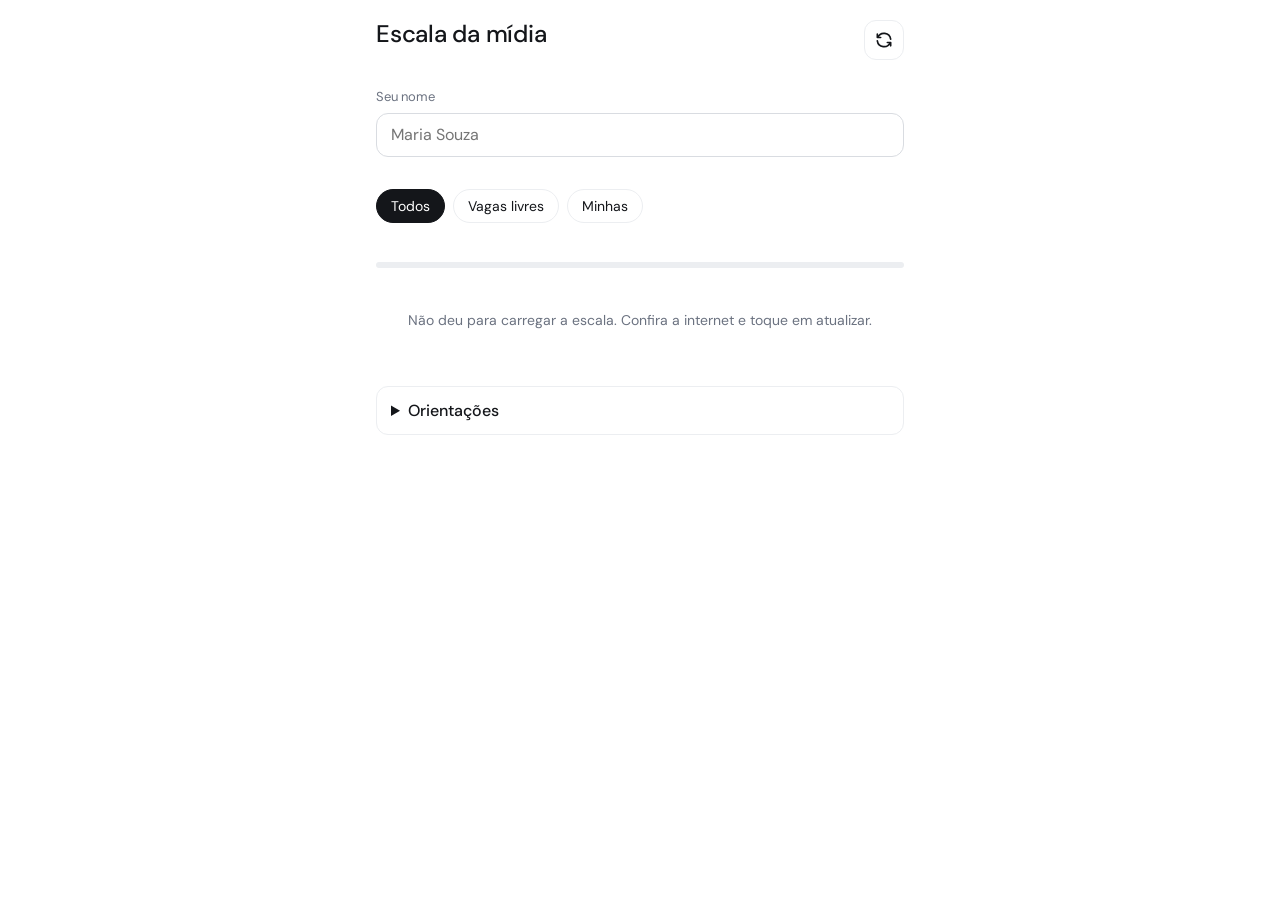
==== index.html @ bcc7471f "Add files via upload" ====
<!doctype html>
<html lang="pt-BR">
<head>
  <meta charset="utf-8">
  <meta name="viewport" content="width=device-width, initial-scale=1, viewport-fit=cover">
  <meta name="theme-color" content="#ffffff">
  <title>Escala da Mídia</title>
  <link rel="preconnect" href="https://fonts.googleapis.com">
  <link rel="preconnect" href="https://fonts.gstatic.com" crossorigin>
  <link href="https://fonts.googleapis.com/css2?family=DM+Sans:opsz,wght@9..40,400;9..40,500&display=swap" rel="stylesheet">
  <link rel="stylesheet" href="estilo.css">
</head>
<body>
  <main class="app">
    <header class="topo">
      <div>
        <h1>Escala da mídia</h1>
        <p class="mes" id="mes">&nbsp;</p>
      </div>
      <button id="atualizar" class="icone" type="button" aria-label="Atualizar escala">
        <svg width="20" height="20" viewBox="0 0 24 24" fill="none" stroke="currentColor" stroke-width="2" stroke-linecap="round" stroke-linejoin="round" aria-hidden="true"><path d="M20 11a8.1 8.1 0 0 0-15.5-2M4 5v4h4"/><path d="M4 13a8.1 8.1 0 0 0 15.5 2M20 19v-4h-4"/></svg>
      </button>
    </header>

    <p id="aviso-demo" class="aviso-demo" hidden>
      Modo demonstração: as escolhas ficam salvas só neste aparelho. Para valer para todos, coloque o endereço da planilha no arquivo <code>config.js</code>.
    </p>

    <label class="campo-nome">
      <span>Seu nome</span>
      <input id="nome" type="text" autocomplete="name" maxlength="40" placeholder="Maria Souza">
    </label>
    <p id="erro-nome" class="erro" role="alert"></p>

    <div class="filtros" id="filtros">
      <button type="button" class="filtro" data-filtro="todos" aria-pressed="true">Todos</button>
      <button type="button" class="filtro" data-filtro="livres" aria-pressed="false">Vagas livres</button>
      <button type="button" class="filtro" data-filtro="minhas" aria-pressed="false">Minhas</button>
    </div>

    <div class="progresso">
      <div class="progresso-texto"><span id="preenchidas">&nbsp;</span><span id="minhas"></span></div>
      <div class="barra"><div id="barra"></div></div>
    </div>

    <div id="lista" aria-live="polite">
      <p class="vazio">Carregando a escala…</p>
    </div>

    <details class="orientacoes">
      <summary>Orientações</summary>
      <ul>
        <li>Mande a gravação um dia antes, para a mídia ter tempo de editar.</li>
        <li>Quem gravar o devocional também manda a música da semana, que sai às quartas.</li>
        <li>Os versículos são um norte: o líder pode mudar a mensagem dentro do tema.</li>
        <li>Vídeos curtos, de no máximo 1 minuto.</li>
        <li>As postagens saem às 9h, 12h e 15h. Se mudar a sala ou o local (por causa de chuva, por exemplo), a postagem sai em outro horário.</li>
        <li>Os devocionais são gravados pelo grupo do Staff.</li>
        <li>A escala é rotativa, para não pesar para ninguém.</li>
      </ul>
    </details>
  </main>

  <div id="toast" class="toast" role="status"></div>

  <script src="config.js"></script>
  <script src="app.js"></script>
</body>
</html>
---- estilo.css ----
:root {
  color-scheme: light;
  --fundo: #ffffff;
  --texto: #14161a;
  --suave: #6b7280;
  --linha: #eceef1;
  --borda-campo: #d9dce1;
  --destaque: #2563eb;
  --destaque-escuro: #1d4ed8;
  --ok-fundo: #e3f5ea;
  --ok-texto: #17663a;
  --marca-fundo: #fef3c7;
  --marca-texto: #8a5a00;
  --erro: #b42318;
}

* { box-sizing: border-box; }
html { -webkit-text-size-adjust: 100%; }
body {
  margin: 0;
  background: var(--fundo);
  color: var(--texto);
  font-family: "DM Sans", system-ui, -apple-system, sans-serif;
  font-size: 16px;
  line-height: 1.45;
}
button { font: inherit; cursor: pointer; }
button:focus-visible, input:focus-visible, summary:focus-visible {
  outline: 2px solid var(--destaque);
  outline-offset: 2px;
}

.app {
  max-width: 560px;
  margin: 0 auto;
  padding: 20px 16px calc(48px + env(safe-area-inset-bottom));
}

.topo { display: flex; justify-content: space-between; align-items: flex-start; gap: 12px; }
h1 { font-size: 24px; font-weight: 500; margin: 0; line-height: 1.15; letter-spacing: -0.01em; }
.mes { margin: 2px 0 0; color: var(--suave); font-size: 14px; }

.icone {
  width: 40px; height: 40px; flex: none;
  display: grid; place-items: center;
  border: 1px solid var(--linha); border-radius: 12px;
  background: var(--fundo); color: var(--texto);
}
.icone.girando svg { animation: girar 0.8s linear infinite; }
@keyframes girar { to { transform: rotate(360deg); } }

.aviso-demo {
  margin: 14px 0 0; padding: 10px 12px; border-radius: 12px;
  font-size: 13px; background: var(--marca-fundo); color: var(--marca-texto);
}

.campo-nome { display: block; margin-top: 18px; }
.campo-nome span { display: block; font-size: 13px; color: var(--suave); margin-bottom: 6px; }
input {
  width: 100%; height: 44px; padding: 0 14px;
  border: 1px solid var(--borda-campo); border-radius: 12px;
  font: inherit; font-size: 16px; color: var(--texto); background: var(--fundo);
}
input:focus { border-color: var(--destaque); outline: none; box-shadow: 0 0 0 3px rgba(37, 99, 235, 0.15); }
.erro { color: var(--erro); font-size: 13px; min-height: 18px; margin: 4px 0 0; }

.filtros {
  position: sticky; top: 0; z-index: 5;
  display: flex; gap: 8px; overflow-x: auto;
  margin: 0 -16px; padding: 10px 16px;
  background: var(--fundo);
  scrollbar-width: none;
}
.filtros::-webkit-scrollbar { display: none; }
.filtro {
  height: 34px; padding: 0 14px; white-space: nowrap;
  border: 1px solid var(--linha); border-radius: 999px;
  background: var(--fundo); color: var(--texto); font-size: 14px;
}
.filtro[aria-pressed="true"] { background: var(--texto); border-color: var(--texto); color: var(--fundo); }

.progresso { margin-top: 4px; }
.progresso-texto { display: flex; justify-content: space-between; gap: 12px; font-size: 13px; color: var(--suave); }
.barra { height: 6px; margin-top: 6px; border-radius: 3px; background: var(--linha); overflow: hidden; }
#barra { height: 100%; width: 0; border-radius: 3px; background: var(--destaque); transition: width 0.4s ease; }

.semana { scroll-margin-top: 60px; }
.semana-titulo {
  display: flex; align-items: center; flex-wrap: wrap; gap: 8px;
  margin: 22px 0 2px; font-size: 13px; color: var(--suave);
}
.marca {
  padding: 2px 8px; border-radius: 999px;
  font-size: 11px; font-weight: 500;
  background: var(--marca-fundo); color: var(--marca-texto);
}

.linha { display: flex; align-items: center; gap: 12px; padding: 12px 0; border-bottom: 1px solid var(--linha); }
.linha.passado { opacity: 0.5; }
.data { width: 38px; flex: none; text-align: center; line-height: 1.1; }
.data b { display: block; font-size: 19px; font-weight: 500; }
.data small { font-size: 12px; color: var(--suave); }
.linha.hoje .data b { color: var(--destaque); }
.info { flex: 1; min-width: 0; }
.titulo { display: flex; align-items: center; gap: 7px; font-size: 15px; font-weight: 500; }
.ponto { width: 8px; height: 8px; flex: none; border-radius: 50%; }
.detalhe { margin-top: 1px; font-size: 13px; color: var(--suave); }

.acao { flex: none; }
.quero, .voce {
  height: 36px; padding: 0 16px; border: 0; border-radius: 999px;
  font-size: 14px; font-weight: 500;
}
.quero { background: var(--destaque); color: #fff; }
.quero:active { background: var(--destaque-escuro); }
.voce { background: var(--ok-fundo); color: var(--ok-texto); }
.quero:disabled, .voce:disabled { opacity: 0.6; cursor: default; }
.quem {
  display: inline-block; max-width: 130px; padding: 6px 12px;
  border: 1px solid var(--linha); border-radius: 999px;
  font-size: 13px; color: var(--suave);
  white-space: nowrap; overflow: hidden; text-overflow: ellipsis;
}
.sem-ninguem { font-size: 13px; color: var(--suave); }

.vazio { padding: 28px 0; text-align: center; color: var(--suave); font-size: 14px; }

.orientacoes { margin-top: 28px; padding: 0 14px; border: 1px solid var(--linha); border-radius: 12px; }
.orientacoes summary { padding: 12px 0; font-weight: 500; cursor: pointer; }
.orientacoes ul { margin: 0 0 14px; padding-left: 18px; font-size: 14px; color: #374151; }
.orientacoes li + li { margin-top: 6px; }

.toast {
  position: fixed; left: 50%; bottom: calc(20px + env(safe-area-inset-bottom));
  max-width: calc(100% - 32px); padding: 12px 16px; border-radius: 12px;
  background: var(--texto); color: #fff; font-size: 14px;
  opacity: 0; pointer-events: none;
  transform: translate(-50%, 16px);
  transition: opacity 0.25s ease, transform 0.25s ease;
}
.toast.ver { opacity: 1; transform: translate(-50%, 0); }
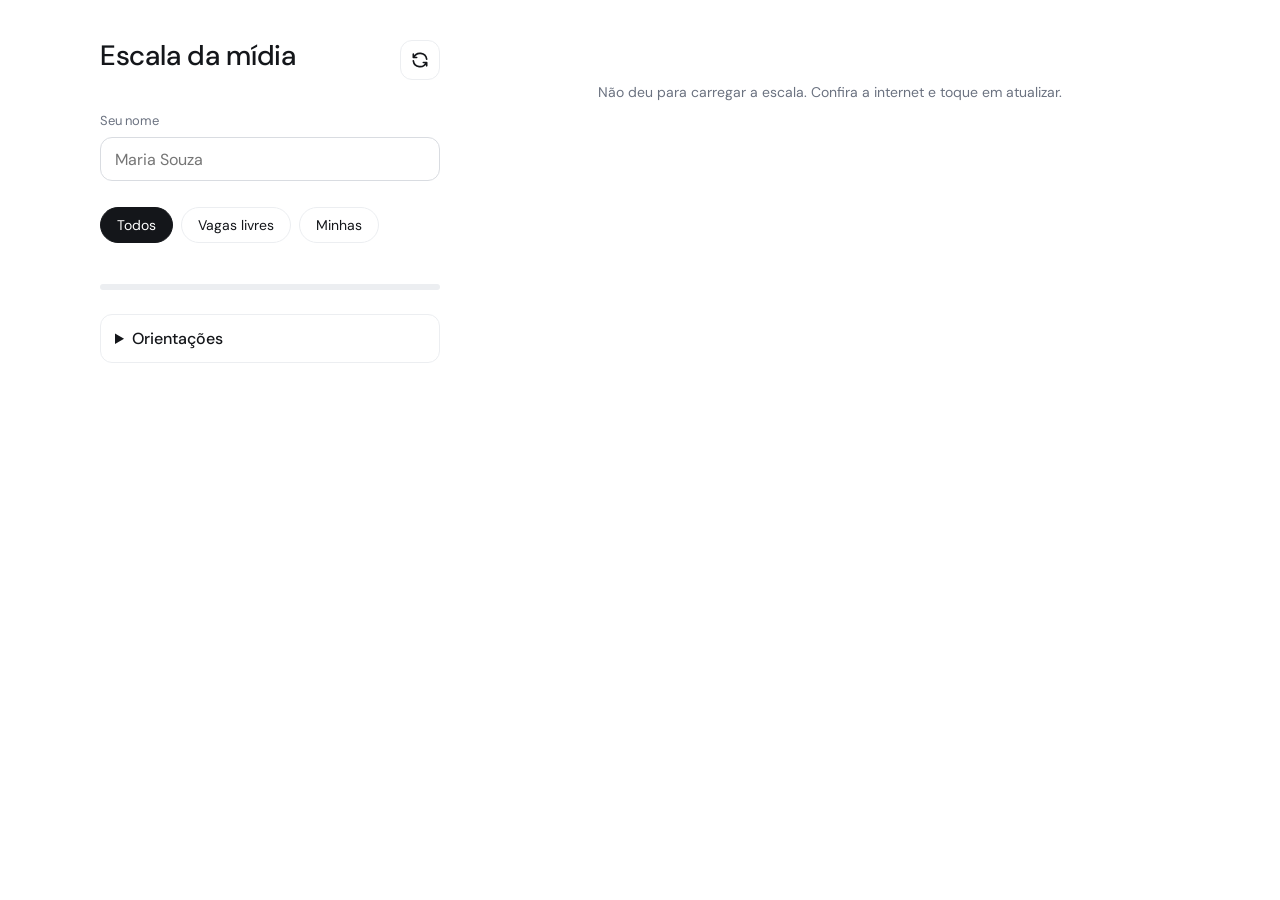
==== commit 5b3e97cd: "Adiciona layout para tablet e PC - Tablet (a partir de 720px): nome e filtros na mesma linha, e cada" ====
--- a/index.html
+++ b/index.html
@@ -12,53 +12,55 @@
 </head>
 <body>
   <main class="app">
-    <header class="topo">
-      <div>
-        <h1>Escala da mídia</h1>
-        <p class="mes" id="mes">&nbsp;</p>
+    <aside class="painel">
+      <header class="topo">
+        <div>
+          <h1>Escala da mídia</h1>
+          <p class="mes" id="mes">&nbsp;</p>
+        </div>
+        <button id="atualizar" class="icone" type="button" aria-label="Atualizar escala">
+          <svg width="20" height="20" viewBox="0 0 24 24" fill="none" stroke="currentColor" stroke-width="2" stroke-linecap="round" stroke-linejoin="round" aria-hidden="true"><path d="M20 11a8.1 8.1 0 0 0-15.5-2M4 5v4h4"/><path d="M4 13a8.1 8.1 0 0 0 15.5 2M20 19v-4h-4"/></svg>
+        </button>
+      </header>
+
+      <p id="aviso-demo" class="aviso-demo" hidden>
+        Modo demonstração: as escolhas ficam salvas só neste aparelho. Para valer para todos, coloque o endereço da planilha no arquivo <code>config.js</code>.
+      </p>
+
+      <label class="campo-nome">
+        <span>Seu nome</span>
+        <input id="nome" type="text" autocomplete="name" maxlength="40" placeholder="Maria Souza">
+      </label>
+      <p id="erro-nome" class="erro" role="alert"></p>
+
+      <div class="filtros" id="filtros">
+        <button type="button" class="filtro" data-filtro="todos" aria-pressed="true">Todos</button>
+        <button type="button" class="filtro" data-filtro="livres" aria-pressed="false">Vagas livres</button>
+        <button type="button" class="filtro" data-filtro="minhas" aria-pressed="false">Minhas</button>
       </div>
-      <button id="atualizar" class="icone" type="button" aria-label="Atualizar escala">
-        <svg width="20" height="20" viewBox="0 0 24 24" fill="none" stroke="currentColor" stroke-width="2" stroke-linecap="round" stroke-linejoin="round" aria-hidden="true"><path d="M20 11a8.1 8.1 0 0 0-15.5-2M4 5v4h4"/><path d="M4 13a8.1 8.1 0 0 0 15.5 2M20 19v-4h-4"/></svg>
-      </button>
-    </header>
 
-    <p id="aviso-demo" class="aviso-demo" hidden>
-      Modo demonstração: as escolhas ficam salvas só neste aparelho. Para valer para todos, coloque o endereço da planilha no arquivo <code>config.js</code>.
-    </p>
+      <div class="progresso">
+        <div class="progresso-texto"><span id="preenchidas">&nbsp;</span><span id="minhas"></span></div>
+        <div class="barra"><div id="barra"></div></div>
+      </div>
 
-    <label class="campo-nome">
-      <span>Seu nome</span>
-      <input id="nome" type="text" autocomplete="name" maxlength="40" placeholder="Maria Souza">
-    </label>
-    <p id="erro-nome" class="erro" role="alert"></p>
+      <details class="orientacoes" id="orientacoes">
+        <summary>Orientações</summary>
+        <ul>
+          <li>Mande a gravação um dia antes, para a mídia ter tempo de editar.</li>
+          <li>Quem gravar o devocional também manda a música da semana, que sai às quartas.</li>
+          <li>Os versículos são um norte: o líder pode mudar a mensagem dentro do tema.</li>
+          <li>Vídeos curtos, de no máximo 1 minuto.</li>
+          <li>As postagens saem às 9h, 12h e 15h. Se mudar a sala ou o local (por causa de chuva, por exemplo), a postagem sai em outro horário.</li>
+          <li>Os devocionais são gravados pelo grupo do Staff.</li>
+          <li>A escala é rotativa, para não pesar para ninguém.</li>
+        </ul>
+      </details>
+    </aside>
 
-    <div class="filtros" id="filtros">
-      <button type="button" class="filtro" data-filtro="todos" aria-pressed="true">Todos</button>
-      <button type="button" class="filtro" data-filtro="livres" aria-pressed="false">Vagas livres</button>
-      <button type="button" class="filtro" data-filtro="minhas" aria-pressed="false">Minhas</button>
-    </div>
-
-    <div class="progresso">
-      <div class="progresso-texto"><span id="preenchidas">&nbsp;</span><span id="minhas"></span></div>
-      <div class="barra"><div id="barra"></div></div>
-    </div>
-
-    <div id="lista" aria-live="polite">
+    <div id="lista" class="lista" aria-live="polite">
       <p class="vazio">Carregando a escala…</p>
     </div>
-
-    <details class="orientacoes">
-      <summary>Orientações</summary>
-      <ul>
-        <li>Mande a gravação um dia antes, para a mídia ter tempo de editar.</li>
-        <li>Quem gravar o devocional também manda a música da semana, que sai às quartas.</li>
-        <li>Os versículos são um norte: o líder pode mudar a mensagem dentro do tema.</li>
-        <li>Vídeos curtos, de no máximo 1 minuto.</li>
-        <li>As postagens saem às 9h, 12h e 15h. Se mudar a sala ou o local (por causa de chuva, por exemplo), a postagem sai em outro horário.</li>
-        <li>Os devocionais são gravados pelo grupo do Staff.</li>
-        <li>A escala é rotativa, para não pesar para ninguém.</li>
-      </ul>
-    </details>
   </main>
 
   <div id="toast" class="toast" role="status"></div>
--- a/estilo.css
+++ b/estilo.css
@@ -31,10 +31,16 @@
 }
 
 .app {
+  display: flex;
+  flex-direction: column;
   max-width: 560px;
   margin: 0 auto;
   padding: 20px 16px calc(48px + env(safe-area-inset-bottom));
 }
+/* No celular o painel não existe como caixa: os itens dele entram direto na coluna,
+   e as orientações vão para o fim, depois da lista. No PC ele vira a coluna lateral. */
+.painel { display: contents; }
+.orientacoes { order: 1; }
 
 .topo { display: flex; justify-content: space-between; align-items: flex-start; gap: 12px; }
 h1 { font-size: 24px; font-weight: 500; margin: 0; line-height: 1.15; letter-spacing: -0.01em; }
@@ -139,3 +145,61 @@
   transition: opacity 0.25s ease, transform 0.25s ease;
 }
 .toast.ver { opacity: 1; transform: translate(-50%, 0); }
+
+/* Mouse: realce ao passar por cima (no celular não existe "passar por cima"). */
+@media (hover: hover) {
+  .quero:hover { background: var(--destaque-escuro); }
+  .voce:hover { background: #cfeedd; }
+  .filtro:hover:not([aria-pressed="true"]), .icone:hover { background: #f5f6f8; }
+}
+
+/* Tablet: cada semana vira um cartão, e o nome fica ao lado dos filtros. */
+@media (min-width: 720px) {
+  .app { max-width: 760px; padding: 32px 32px 64px; }
+  .app {
+    display: grid;
+    grid-template-columns: minmax(0, 1fr) auto;
+    grid-auto-flow: row dense; /* deixa os filtros subirem para a linha do nome */
+    column-gap: 16px;
+    align-items: start;
+  }
+  .topo, .aviso-demo, .erro, .progresso, .lista, .orientacoes { grid-column: 1 / -1; }
+  .campo-nome { grid-column: 1; }
+  .filtros { grid-column: 2; align-self: end; position: static; margin: 0; padding: 0; }
+  h1 { font-size: 28px; }
+  .filtro { height: 44px; padding: 0 16px; }
+  .progresso { margin-top: 4px; }
+
+  .semana {
+    margin-top: 16px; padding: 4px 20px;
+    border: 1px solid var(--linha); border-radius: 16px;
+  }
+  .semana-titulo { margin: 14px 0 4px; }
+  .semana .linha:last-child { border-bottom: 0; }
+  .linha { padding: 14px 0; }
+}
+
+/* PC: painel fixo à esquerda (nome, filtros, progresso e orientações) e a escala à direita. */
+@media (min-width: 1024px) {
+  .app {
+    max-width: 1160px;
+    display: grid;
+    grid-template-columns: 340px minmax(0, 1fr);
+    gap: 40px;
+    align-items: start;
+    padding: 40px 40px 64px;
+  }
+  .lista { grid-column: 2; }
+  .painel {
+    grid-column: 1;
+    display: block;
+    position: sticky; top: 32px;
+    max-height: calc(100vh - 64px); overflow-y: auto;
+  }
+  .filtros { flex-wrap: wrap; margin-top: 4px; }
+  .filtro { height: 36px; }
+  .progresso { margin-top: 16px; }
+  .orientacoes { margin-top: 24px; }
+  .lista > .semana:first-child { margin-top: 0; }
+  .semana { scroll-margin-top: 32px; }
+}
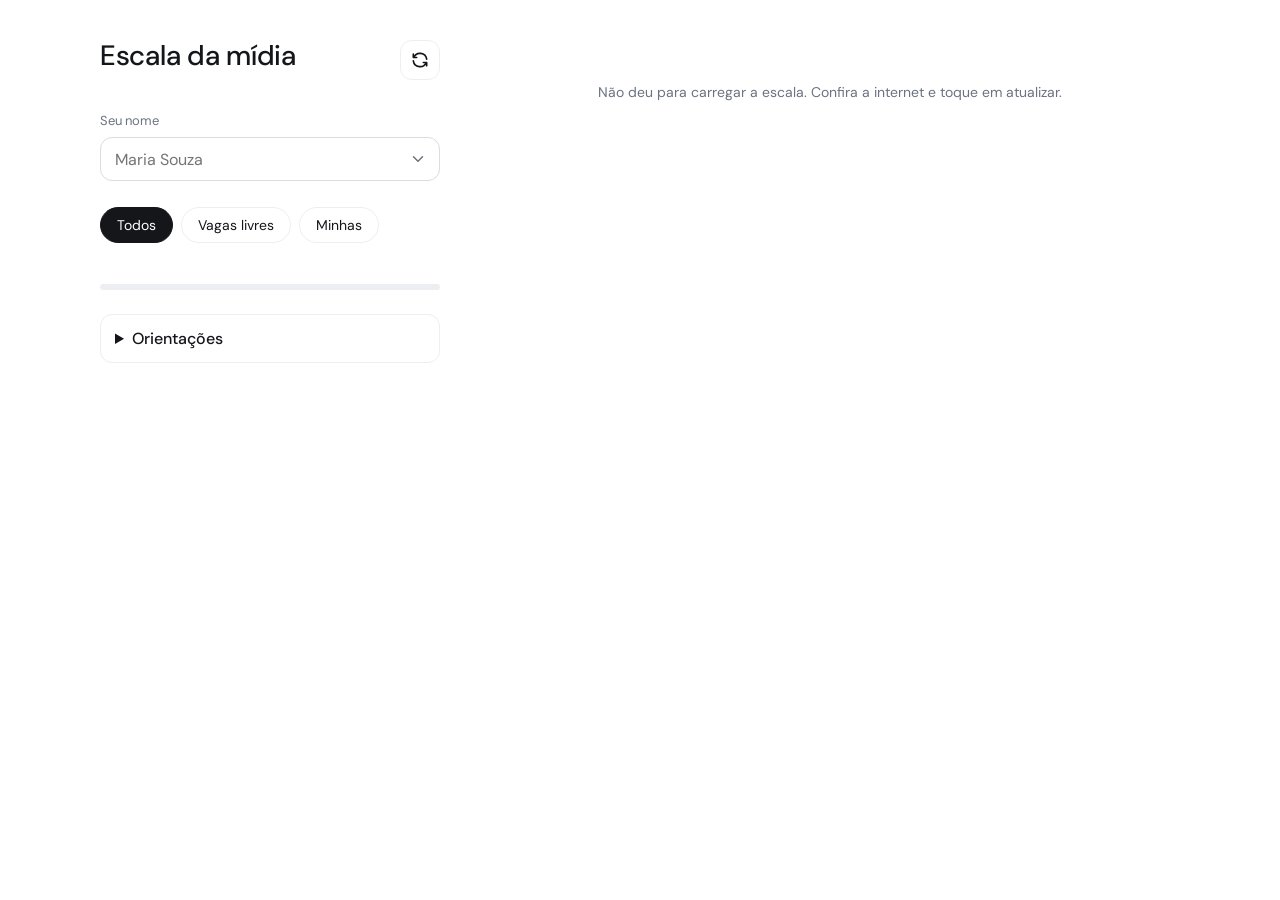
==== commit fbce5d0e: "Liga cada nome a um aparelho e mostra a lista de nomes salvos - Nova aba Pessoas na planilha (criada" ====
--- a/index.html
+++ b/index.html
@@ -27,10 +27,17 @@
         Modo demonstração: as escolhas ficam salvas só neste aparelho. Para valer para todos, coloque o endereço da planilha no arquivo <code>config.js</code>.
       </p>
 
-      <label class="campo-nome">
-        <span>Seu nome</span>
-        <input id="nome" type="text" autocomplete="name" maxlength="40" placeholder="Maria Souza">
-      </label>
+      <div class="campo-nome">
+        <label for="nome">Seu nome</label>
+        <div class="combo">
+          <input id="nome" type="text" autocomplete="off" maxlength="40" placeholder="Maria Souza"
+                 role="combobox" aria-autocomplete="list" aria-expanded="false" aria-controls="sugestoes">
+          <button type="button" id="abrir-nomes" class="combo-seta" aria-label="Mostrar nomes salvos" tabindex="-1">
+            <svg width="18" height="18" viewBox="0 0 24 24" fill="none" stroke="currentColor" stroke-width="2" stroke-linecap="round" stroke-linejoin="round" aria-hidden="true"><path d="M6 9l6 6 6-6"/></svg>
+          </button>
+          <ul id="sugestoes" class="sugestoes" role="listbox" hidden></ul>
+        </div>
+      </div>
       <p id="erro-nome" class="erro" role="alert"></p>
 
       <div class="filtros" id="filtros">
--- a/estilo.css
+++ b/estilo.css
@@ -61,7 +61,34 @@
 }
 
 .campo-nome { display: block; margin-top: 18px; }
-.campo-nome span { display: block; font-size: 13px; color: var(--suave); margin-bottom: 6px; }
+.campo-nome label { display: block; font-size: 13px; color: var(--suave); margin-bottom: 6px; }
+
+/* Campo de nome com a lista de nomes salvos logo abaixo. */
+.combo { position: relative; }
+.combo input { padding-right: 44px; }
+.combo-seta {
+  position: absolute; top: 0; right: 0; width: 44px; height: 44px;
+  display: grid; place-items: center;
+  border: 0; background: transparent; color: var(--suave);
+}
+.sugestoes {
+  position: absolute; z-index: 20; top: calc(100% + 6px); left: 0; right: 0;
+  max-height: 280px; overflow-y: auto;
+  margin: 0; padding: 6px; list-style: none;
+  background: var(--fundo); border: 1px solid var(--linha); border-radius: 12px;
+  box-shadow: 0 8px 24px rgba(20, 22, 26, 0.12);
+}
+.sugestoes-grupo { padding: 8px 10px 4px; font-size: 12px; color: var(--suave); }
+.sugestao {
+  display: flex; align-items: center; justify-content: space-between; gap: 8px;
+  min-height: 40px; padding: 8px 10px; border-radius: 8px;
+  font-size: 15px; cursor: pointer;
+}
+.sugestao.ativa, .sugestao:hover { background: #f1f5ff; }
+.sugestao[aria-disabled="true"] { color: var(--suave); cursor: not-allowed; }
+.sugestao[aria-disabled="true"]:hover { background: transparent; }
+.sugestao small { font-size: 12px; color: var(--suave); white-space: nowrap; }
+.sugestao .seu { color: var(--ok-texto); }
 input {
   width: 100%; height: 44px; padding: 0 14px;
   border: 1px solid var(--borda-campo); border-radius: 12px;
@@ -194,7 +221,6 @@
     grid-column: 1;
     display: block;
     position: sticky; top: 32px;
-    max-height: calc(100vh - 64px); overflow-y: auto;
   }
   .filtros { flex-wrap: wrap; margin-top: 4px; }
   .filtro { height: 36px; }
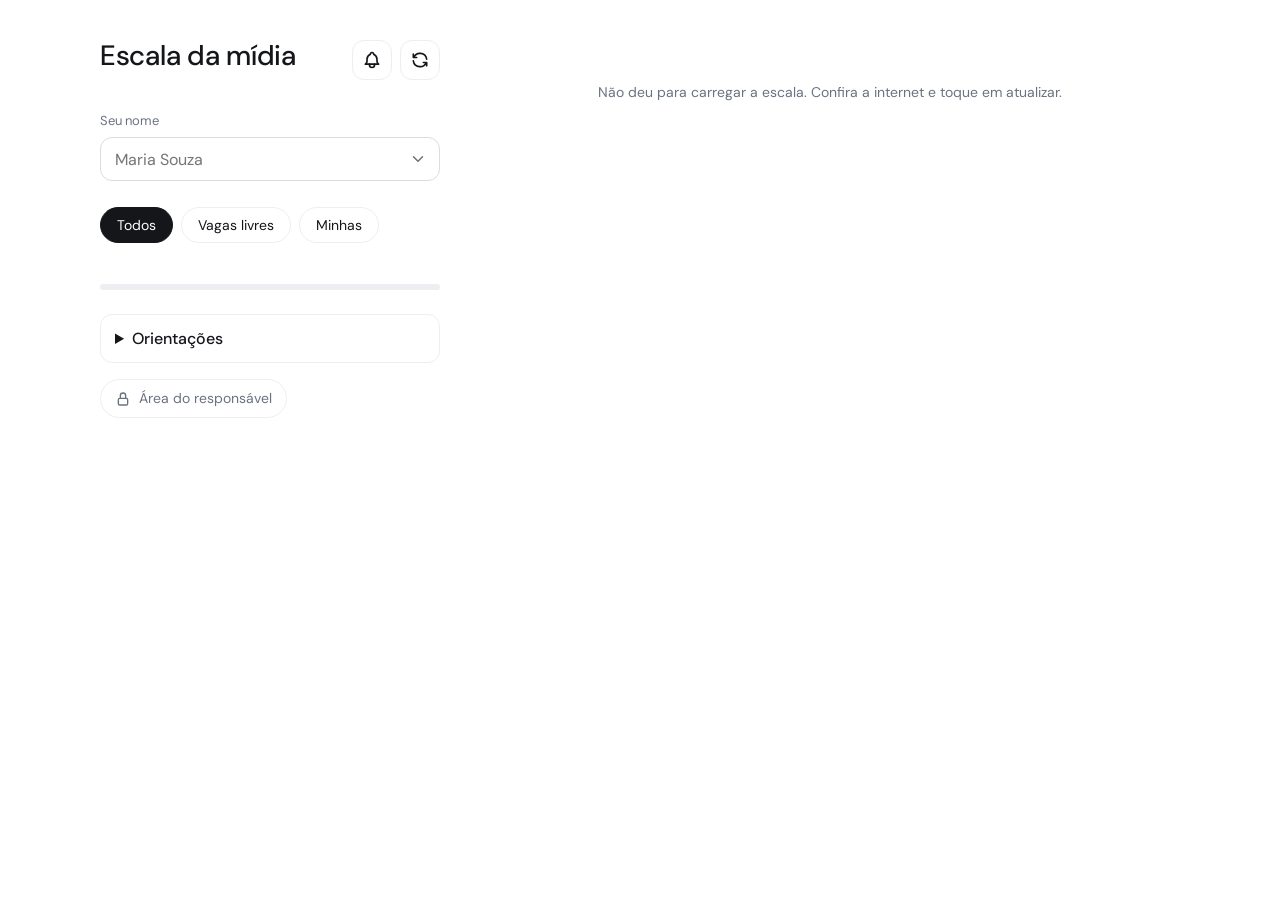
==== commit 1c429514: "Adiciona área do responsável e lembretes por notificação Área do responsável (admin.html, admin.js):" ====
--- a/index.html
+++ b/index.html
@@ -5,6 +5,11 @@
   <meta name="viewport" content="width=device-width, initial-scale=1, viewport-fit=cover">
   <meta name="theme-color" content="#ffffff">
   <title>Escala da Mídia</title>
+  <link rel="manifest" href="manifest.webmanifest">
+  <link rel="icon" href="icone-192.png" type="image/png">
+  <link rel="apple-touch-icon" href="apple-touch-icon.png">
+  <meta name="apple-mobile-web-app-capable" content="yes">
+  <meta name="apple-mobile-web-app-title" content="Escala">
   <link rel="preconnect" href="https://fonts.googleapis.com">
   <link rel="preconnect" href="https://fonts.gstatic.com" crossorigin>
   <link href="https://fonts.googleapis.com/css2?family=DM+Sans:opsz,wght@9..40,400;9..40,500&display=swap" rel="stylesheet">
@@ -18,9 +23,14 @@
           <h1>Escala da mídia</h1>
           <p class="mes" id="mes">&nbsp;</p>
         </div>
-        <button id="atualizar" class="icone" type="button" aria-label="Atualizar escala">
-          <svg width="20" height="20" viewBox="0 0 24 24" fill="none" stroke="currentColor" stroke-width="2" stroke-linecap="round" stroke-linejoin="round" aria-hidden="true"><path d="M20 11a8.1 8.1 0 0 0-15.5-2M4 5v4h4"/><path d="M4 13a8.1 8.1 0 0 0 15.5 2M20 19v-4h-4"/></svg>
-        </button>
+        <div class="topo-acoes">
+          <button id="abrir-lembretes" class="icone" type="button" aria-label="Lembretes">
+            <svg width="20" height="20" viewBox="0 0 24 24" fill="none" stroke="currentColor" stroke-width="2" stroke-linecap="round" stroke-linejoin="round" aria-hidden="true"><path d="M10 5a2 2 0 1 1 4 0a7 7 0 0 1 4 6v3a4 4 0 0 0 2 3H4a4 4 0 0 0 2-3v-3a7 7 0 0 1 4-6"/><path d="M9 17v1a3 3 0 0 0 6 0v-1"/></svg>
+          </button>
+          <button id="atualizar" class="icone" type="button" aria-label="Atualizar escala">
+            <svg width="20" height="20" viewBox="0 0 24 24" fill="none" stroke="currentColor" stroke-width="2" stroke-linecap="round" stroke-linejoin="round" aria-hidden="true"><path d="M20 11a8.1 8.1 0 0 0-15.5-2M4 5v4h4"/><path d="M4 13a8.1 8.1 0 0 0 15.5 2M20 19v-4h-4"/></svg>
+          </button>
+        </div>
       </header>
 
       <p id="aviso-demo" class="aviso-demo" hidden>
@@ -39,6 +49,7 @@
         </div>
       </div>
       <p id="erro-nome" class="erro" role="alert"></p>
+      <div id="vinculo" class="vinculo" hidden></div>
 
       <div class="filtros" id="filtros">
         <button type="button" class="filtro" data-filtro="todos" aria-pressed="true">Todos</button>
@@ -63,6 +74,11 @@
           <li>A escala é rotativa, para não pesar para ninguém.</li>
         </ul>
       </details>
+
+      <a class="botao-adm" href="admin.html">
+        <svg width="16" height="16" viewBox="0 0 24 24" fill="none" stroke="currentColor" stroke-width="2" stroke-linecap="round" stroke-linejoin="round" aria-hidden="true"><rect x="5" y="11" width="14" height="10" rx="2"/><path d="M8 11V7a4 4 0 0 1 8 0v4"/></svg>
+        Área do responsável
+      </a>
     </aside>
 
     <div id="lista" class="lista" aria-live="polite">
@@ -70,9 +86,45 @@
     </div>
   </main>
 
+  <dialog id="dialogo-lembretes" class="dialogo" aria-labelledby="titulo-lembretes">
+    <div class="dialogo-topo">
+      <h2 id="titulo-lembretes">Lembretes</h2>
+      <button type="button" class="icone" data-fechar aria-label="Fechar">
+        <svg width="20" height="20" viewBox="0 0 24 24" fill="none" stroke="currentColor" stroke-width="2" stroke-linecap="round" aria-hidden="true"><path d="M6 6l12 12M18 6L6 18"/></svg>
+      </button>
+    </div>
+    <div class="dialogo-corpo">
+      <p id="lembretes-status" class="status"></p>
+
+      <div class="aviso-notificacao">
+        <p><b>Para os lembretes chegarem</b></p>
+        <ul>
+          <li>As notificações do navegador precisam estar <b>permitidas</b> para este site. Quando o navegador perguntar, toque em <b>Permitir</b>.</li>
+          <li>No <b>iPhone ou iPad</b>: primeiro adicione a escala à Tela de Início (botão Compartilhar → <b>Adicionar à Tela de Início</b>) e abra por esse ícone. Precisa do iOS 16.4 ou mais novo.</li>
+          <li>Abra pelo Chrome, Safari, Firefox ou Edge. O navegador de dentro do Instagram ou do WhatsApp não recebe notificações.</li>
+          <li>Vale só para este aparelho. Para receber em outro, ative lá também.</li>
+          <li>O aviso pode chegar até 5 minutos depois do horário. Economia de bateria e o modo Não perturbe podem atrasar ou esconder.</li>
+        </ul>
+      </div>
+
+      <h3 class="subtitulo">Quando avisar</h3>
+      <p class="dica">O prazo de cada tarefa é o horário dela. Tarefa sem horário vale até as <span id="hora-padrao">09:00</span>.</p>
+      <div id="lembretes-regras" class="regras"></div>
+      <button type="button" id="lembrete-adicionar" class="botao-secundario">+ Adicionar lembrete</button>
+      <p id="lembretes-erro" class="erro" role="alert"></p>
+      <p id="lembretes-ok" class="sucesso" role="status"></p>
+    </div>
+    <div class="dialogo-acoes">
+      <button type="button" id="lembretes-salvar" class="botao-primario">Ativar lembretes</button>
+      <button type="button" id="lembretes-testar" class="botao-secundario" hidden>Enviar teste</button>
+      <button type="button" id="lembretes-desligar" class="link" hidden>Desligar neste aparelho</button>
+    </div>
+  </dialog>
+
   <div id="toast" class="toast" role="status"></div>
 
   <script src="config.js"></script>
   <script src="app.js"></script>
+  <script src="lembretes.js"></script>
 </body>
 </html>
--- a/estilo.css
+++ b/estilo.css
@@ -85,10 +85,32 @@
   font-size: 15px; cursor: pointer;
 }
 .sugestao.ativa, .sugestao:hover { background: #f1f5ff; }
-.sugestao[aria-disabled="true"] { color: var(--suave); cursor: not-allowed; }
-.sugestao[aria-disabled="true"]:hover { background: transparent; }
 .sugestao small { font-size: 12px; color: var(--suave); white-space: nowrap; }
 .sugestao .seu { color: var(--ok-texto); }
+
+/* Ligar o nome a outro aparelho: link discreto para quem já usa, caixa com código para quem chega. */
+.vinculo { margin: 0 0 6px; font-size: 13px; }
+.link {
+  padding: 0; border: 0; background: none;
+  color: var(--destaque); font-size: 13px; text-decoration: underline; text-underline-offset: 2px;
+}
+.vinculo-caixa {
+  padding: 12px; border-radius: 12px;
+  background: #f1f5ff; color: #1e3a8a;
+}
+.vinculo-caixa.alerta { background: var(--marca-fundo); color: var(--marca-texto); }
+.vinculo-caixa p { margin: 0; }
+.vinculo-caixa b { font-weight: 500; }
+.vinculo-caixa p + p, .vinculo-caixa p + .vinculo-linha, .vinculo-linha + p { margin-top: 8px; }
+.codigo-grande { display: block; margin: 6px 0; font-size: 28px; font-weight: 500; letter-spacing: 0.12em; color: var(--texto); }
+.vinculo-linha { display: flex; gap: 8px; }
+.vinculo-linha input { flex: 1; min-width: 0; height: 40px; letter-spacing: 0.15em; }
+.vinculo-linha button {
+  height: 40px; padding: 0 16px; border: 0; border-radius: 12px;
+  background: var(--destaque); color: #fff; font-size: 14px; font-weight: 500;
+}
+.vinculo-erro { color: var(--erro); }
+.vinculo small { display: block; margin-top: 8px; font-size: 12px; opacity: 0.85; }
 input {
   width: 100%; height: 44px; padding: 0 14px;
   border: 1px solid var(--borda-campo); border-radius: 12px;
@@ -173,11 +195,117 @@
 }
 .toast.ver { opacity: 1; transform: translate(-50%, 0); }
 
+/* ---------- Botões e campos gerais ---------- */
+.topo-acoes { display: flex; gap: 8px; }
+.icone.ativo { color: var(--destaque); border-color: #bfd3fb; background: #f1f5ff; }
+.icone.pequeno { width: 32px; height: 32px; border-radius: 8px; }
+a.icone { text-decoration: none; }
+
+.botao-primario, .botao-secundario, .botao-perigo {
+  height: 44px; padding: 0 18px; border-radius: 12px; font-size: 15px;
+}
+.botao-primario { border: 0; background: var(--destaque); color: #fff; font-weight: 500; }
+.botao-secundario { border: 1px solid var(--borda-campo); background: var(--fundo); color: var(--texto); }
+.botao-perigo { border: 1px solid #f3c1bd; background: var(--fundo); color: var(--erro); }
+.botao-primario:disabled, .botao-secundario:disabled, .botao-perigo:disabled { opacity: 0.5; cursor: default; }
+
+select {
+  height: 44px; padding: 0 12px;
+  border: 1px solid var(--borda-campo); border-radius: 12px;
+  font: inherit; font-size: 16px; color: var(--texto); background: var(--fundo);
+}
+select:focus { border-color: var(--destaque); outline: none; box-shadow: 0 0 0 3px rgba(37, 99, 235, 0.15); }
+
+/* Botão para a área do responsável: discreto, no fim do painel. */
+.botao-adm {
+  order: 2; align-self: flex-start; justify-self: start;
+  display: inline-flex; align-items: center; gap: 8px;
+  margin-top: 16px; padding: 8px 14px;
+  border: 1px solid var(--linha); border-radius: 999px;
+  font-size: 14px; color: var(--suave); text-decoration: none;
+}
+
+/* ---------- Janela (lembretes, edição de tarefa) ---------- */
+.dialogo {
+  width: min(560px, calc(100% - 32px)); max-height: calc(100dvh - 32px);
+  padding: 0; border: 0; border-radius: 16px;
+  color: var(--texto); background: var(--fundo);
+  box-shadow: 0 20px 60px rgba(20, 22, 26, 0.25);
+}
+.dialogo[open] { display: flex; flex-direction: column; }
+.dialogo > form { display: flex; flex-direction: column; flex: 1; min-height: 0; }
+.dialogo::backdrop { background: rgba(20, 22, 26, 0.45); }
+.dialogo-topo { display: flex; justify-content: space-between; align-items: center; gap: 12px; padding: 14px 14px 6px 20px; }
+.dialogo-topo h2 { margin: 0; font-size: 20px; font-weight: 500; }
+.dialogo-corpo { padding: 4px 20px 12px; overflow-y: auto; }
+.dialogo-acoes {
+  display: flex; flex-wrap: wrap; align-items: center; gap: 8px;
+  padding: 12px 20px calc(14px + env(safe-area-inset-bottom));
+  border-top: 1px solid var(--linha);
+}
+/* No celular a janela sobe de baixo, ocupando a largura toda. */
+@media (max-width: 599px) {
+  .dialogo { width: 100%; max-width: 100%; max-height: 92dvh; margin: auto 0 0; border-radius: 16px 16px 0 0; }
+}
+
+.status { margin: 0 0 12px; padding: 10px 12px; border-radius: 12px; background: #f5f6f8; font-size: 14px; }
+.status.ok { background: var(--ok-fundo); color: var(--ok-texto); }
+.status.alerta { background: var(--marca-fundo); color: var(--marca-texto); }
+.aviso-notificacao { padding: 12px 14px; border: 1px solid var(--linha); border-radius: 12px; font-size: 13px; color: #374151; }
+.aviso-notificacao p { margin: 0; }
+.aviso-notificacao ul { margin: 6px 0 0; padding-left: 18px; }
+.aviso-notificacao li + li { margin-top: 4px; }
+.aviso-notificacao b, .dialogo b { font-weight: 500; }
+.subtitulo { margin: 18px 0 2px; font-size: 16px; font-weight: 500; }
+.dica { margin: 0 0 10px; font-size: 13px; color: var(--suave); }
+.sucesso { margin: 4px 0 0; font-size: 13px; color: var(--ok-texto); }
+.sucesso:empty { display: none; }
+
+.regras { display: flex; flex-direction: column; gap: 10px; margin-bottom: 10px; }
+.regra { padding: 10px 12px; border: 1px solid var(--linha); border-radius: 12px; }
+.regra-topo { display: flex; align-items: center; gap: 8px; }
+.regra-topo select { flex: 1; min-width: 0; }
+.regra-campos { display: flex; flex-wrap: wrap; align-items: center; gap: 8px; margin-top: 8px; font-size: 14px; }
+.regra-campos input[type="number"] { width: 76px; }
+.regra-campos input[type="time"] { width: 140px; }
+.regra-campos small { flex-basis: 100%; font-size: 12px; color: var(--suave); }
+
+/* ---------- Área do responsável ---------- */
+.app.adm { display: block; max-width: 860px; }
+.adm-entrar { max-width: 360px; margin-top: 24px; }
+.adm-entrar label { display: block; margin-bottom: 6px; font-size: 13px; color: var(--suave); }
+.adm-entrar .botao-primario { width: 100%; margin-top: 12px; }
+.adm-abas { display: flex; gap: 8px; margin: 20px 0 4px; overflow-x: auto; }
+.adm-barra { display: flex; flex-wrap: wrap; align-items: center; justify-content: space-between; gap: 12px; margin-top: 14px; }
+.adm-barra p { margin: 0; font-size: 13px; color: var(--suave); }
+.adm-linha { display: flex; align-items: flex-start; gap: 12px; padding: 12px 0; border-bottom: 1px solid var(--linha); }
+.adm-linha .info { padding-top: 2px; }
+.adm-linha .quem-adm { margin-top: 4px; font-size: 13px; color: var(--ok-texto); }
+.adm-linha .quem-adm.vazio-adm { color: var(--suave); }
+.adm-acoes { display: flex; flex-wrap: wrap; justify-content: flex-end; gap: 6px; flex: none; max-width: 50%; }
+.mini {
+  height: 32px; padding: 0 10px; border-radius: 8px;
+  border: 1px solid var(--borda-campo); background: var(--fundo);
+  font-size: 13px; color: var(--texto);
+}
+.mini.perigo { border-color: #f3c1bd; color: var(--erro); }
+.cartao { margin-top: 16px; padding: 16px; border: 1px solid var(--linha); border-radius: 16px; }
+.cartao h2 { margin: 0 0 6px; font-size: 17px; font-weight: 500; }
+.cartao p { margin: 0 0 12px; font-size: 14px; color: #374151; }
+.cartao ol { margin: 0 0 4px; padding-left: 20px; font-size: 14px; color: #374151; }
+.cartao code { font-size: 13px; background: #f5f6f8; padding: 1px 5px; border-radius: 4px; }
+.form-grade { display: grid; grid-template-columns: minmax(0, 1fr) minmax(0, 1fr); gap: 12px; }
+.form-grade .campo label { display: block; margin-bottom: 6px; font-size: 13px; color: var(--suave); }
+.form-grade .inteiro { grid-column: 1 / -1; }
+.form-grade select { width: 100%; }
+
 /* Mouse: realce ao passar por cima (no celular não existe "passar por cima"). */
 @media (hover: hover) {
   .quero:hover { background: var(--destaque-escuro); }
   .voce:hover { background: #cfeedd; }
-  .filtro:hover:not([aria-pressed="true"]), .icone:hover { background: #f5f6f8; }
+  .filtro:hover:not([aria-pressed="true"]), .icone:hover, .botao-secundario:hover, .mini:hover, .botao-adm:hover { background: #f5f6f8; }
+  .botao-perigo:hover, .mini.perigo:hover { background: #fdf0ef; }
+  .botao-primario:hover:not(:disabled) { background: var(--destaque-escuro); }
 }
 
 /* Tablet: cada semana vira um cartão, e o nome fica ao lado dos filtros. */
@@ -190,7 +318,7 @@
     column-gap: 16px;
     align-items: start;
   }
-  .topo, .aviso-demo, .erro, .progresso, .lista, .orientacoes { grid-column: 1 / -1; }
+  .topo, .aviso-demo, .erro, .vinculo, .progresso, .lista, .orientacoes, .botao-adm { grid-column: 1 / -1; }
   .campo-nome { grid-column: 1; }
   .filtros { grid-column: 2; align-self: end; position: static; margin: 0; padding: 0; }
   h1 { font-size: 28px; }
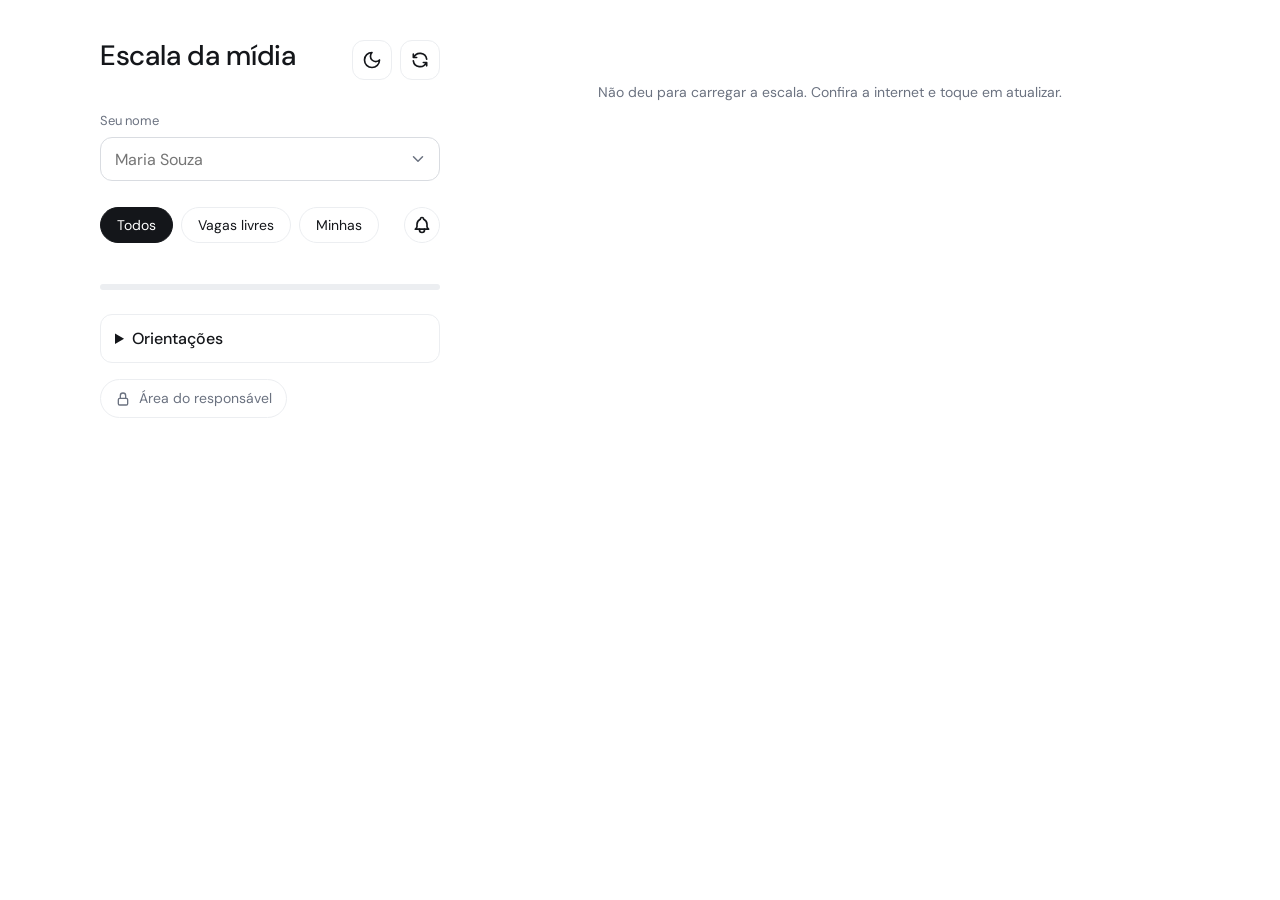
==== commit d51436dc: "Modo escuro, sino na barra de filtros e correções da revisão Tema: - Segue o aparelho; o botão (lua/" ====
--- a/index.html
+++ b/index.html
@@ -4,6 +4,7 @@
   <meta charset="utf-8">
   <meta name="viewport" content="width=device-width, initial-scale=1, viewport-fit=cover">
   <meta name="theme-color" content="#ffffff">
+  <script src="tema.js"></script>
   <title>Escala da Mídia</title>
   <link rel="manifest" href="manifest.webmanifest">
   <link rel="icon" href="icone-192.png" type="image/png">
@@ -24,8 +25,9 @@
           <p class="mes" id="mes">&nbsp;</p>
         </div>
         <div class="topo-acoes">
-          <button id="abrir-lembretes" class="icone" type="button" aria-label="Lembretes">
-            <svg width="20" height="20" viewBox="0 0 24 24" fill="none" stroke="currentColor" stroke-width="2" stroke-linecap="round" stroke-linejoin="round" aria-hidden="true"><path d="M10 5a2 2 0 1 1 4 0a7 7 0 0 1 4 6v3a4 4 0 0 0 2 3H4a4 4 0 0 0 2-3v-3a7 7 0 0 1 4-6"/><path d="M9 17v1a3 3 0 0 0 6 0v-1"/></svg>
+          <button class="icone" type="button" data-alternar-tema aria-label="Usar o modo escuro">
+            <svg class="tema-lua" width="20" height="20" viewBox="0 0 24 24" fill="none" stroke="currentColor" stroke-width="2" stroke-linecap="round" stroke-linejoin="round" aria-hidden="true"><path d="M12 3a6 6 0 0 0 9 9a9 9 0 1 1-9-9z"/></svg>
+            <svg class="tema-sol" width="20" height="20" viewBox="0 0 24 24" fill="none" stroke="currentColor" stroke-width="2" stroke-linecap="round" stroke-linejoin="round" aria-hidden="true"><circle cx="12" cy="12" r="4"/><path d="M12 2v2M12 20v2M4.93 4.93l1.41 1.41M17.66 17.66l1.41 1.41M2 12h2M20 12h2M6.34 17.66l-1.41 1.41M19.07 4.93l-1.41 1.41"/></svg>
           </button>
           <button id="atualizar" class="icone" type="button" aria-label="Atualizar escala">
             <svg width="20" height="20" viewBox="0 0 24 24" fill="none" stroke="currentColor" stroke-width="2" stroke-linecap="round" stroke-linejoin="round" aria-hidden="true"><path d="M20 11a8.1 8.1 0 0 0-15.5-2M4 5v4h4"/><path d="M4 13a8.1 8.1 0 0 0 15.5 2M20 19v-4h-4"/></svg>
@@ -55,6 +57,9 @@
         <button type="button" class="filtro" data-filtro="todos" aria-pressed="true">Todos</button>
         <button type="button" class="filtro" data-filtro="livres" aria-pressed="false">Vagas livres</button>
         <button type="button" class="filtro" data-filtro="minhas" aria-pressed="false">Minhas</button>
+        <button id="abrir-lembretes" class="icone filtro-sino" type="button" aria-label="Lembretes">
+          <svg width="20" height="20" viewBox="0 0 24 24" fill="none" stroke="currentColor" stroke-width="2" stroke-linecap="round" stroke-linejoin="round" aria-hidden="true"><path d="M10 5a2 2 0 1 1 4 0a7 7 0 0 1 4 6v3a4 4 0 0 0 2 3H4a4 4 0 0 0 2-3v-3a7 7 0 0 1 4-6"/><path d="M9 17v1a3 3 0 0 0 6 0v-1"/></svg>
+        </button>
       </div>
 
       <div class="progresso">
--- a/estilo.css
+++ b/estilo.css
@@ -1,20 +1,86 @@
 :root {
   color-scheme: light;
   --fundo: #ffffff;
+  --fundo-elevado: #ffffff;      /* janelas e listas que abrem por cima */
+  --neutro-fundo: #f5f6f8;       /* realce cinza: passar o mouse, avisos neutros */
   --texto: #14161a;
+  --texto-2: #374151;            /* texto corrido mais leve (orientações, cartões) */
   --suave: #6b7280;
   --linha: #eceef1;
   --borda-campo: #d9dce1;
+  --destaque: #2563eb;           /* fundo dos botões azuis (texto branco por cima) */
+  --destaque-escuro: #1d4ed8;
+  --destaque-texto: #2563eb;     /* azul usado como texto ou ícone sobre o fundo */
+  --anel: rgba(37, 99, 235, 0.15);
+  --info-fundo: #f1f5ff;
+  --info-fundo-forte: #e2ebfe;
+  --info-borda: #bfd3fb;
+  --info-texto: #1d4ed8;
+  --info-texto-forte: #1e3a8a;
+  --ok-fundo: #e3f5ea;
+  --ok-fundo-forte: #cfeedd;
+  --ok-texto: #17663a;
+  --ok-barra: #22a05a;
+  --marca-fundo: #fef3c7;
+  --marca-texto: #8a5a00;
+  --aviso-fundo: #fff7ed;
+  --aviso-fundo-forte: #ffedd5;
+  --aviso-borda: #fcd9a8;
+  --aviso-texto: #b45309;
+  --perigo-fundo: #fef3f2;
+  --perigo-fundo-forte: #fde4e1;
+  --perigo-borda: #f3c1bd;
+  --erro: #b42318;
+  --sombra-leve: rgba(20, 22, 26, 0.06);
+  --sombra-media: rgba(20, 22, 26, 0.12);
+  --sombra-forte: rgba(20, 22, 26, 0.25);
+  --veu: rgba(20, 22, 26, 0.45);
+}
+
+/* Modo escuro. O tema.js põe data-tema="escuro" quando o aparelho está no escuro
+   (ou quando a pessoa escolheu pelo botão), antes de a página aparecer. */
+:root[data-tema="escuro"] {
+  color-scheme: dark;
+  --fundo: #121418;
+  --fundo-elevado: #1a1d22;
+  --neutro-fundo: #1c2026;
+  --texto: #e6e8eb;
+  --texto-2: #c4c9d0;
+  --suave: #9aa2ad;
+  --linha: #2a2f37;
+  --borda-campo: #3b414b;
   --destaque: #2563eb;
   --destaque-escuro: #1d4ed8;
-  --ok-fundo: #e3f5ea;
-  --ok-texto: #17663a;
-  --marca-fundo: #fef3c7;
-  --marca-texto: #8a5a00;
-  --erro: #b42318;
+  --destaque-texto: #7aa7ff;
+  --anel: rgba(122, 167, 255, 0.3);
+  --info-fundo: #16203a;
+  --info-fundo-forte: #1d2b4d;
+  --info-borda: #2e4677;
+  --info-texto: #a9c4ff;
+  --info-texto-forte: #cddcff;
+  --ok-fundo: #11291b;
+  --ok-fundo-forte: #173823;
+  --ok-texto: #7ddc9f;
+  --ok-barra: #2fb36a;
+  --marca-fundo: #2f2510;
+  --marca-texto: #f5c96a;
+  --aviso-fundo: #2b1e0d;
+  --aviso-fundo-forte: #36270f;
+  --aviso-borda: #5a3f17;
+  --aviso-texto: #f6b562;
+  --perigo-fundo: #2a1615;
+  --perigo-fundo-forte: #3a1d1b;
+  --perigo-borda: #6b2b27;
+  --erro: #f2837a;
+  --sombra-leve: rgba(0, 0, 0, 0.3);
+  --sombra-media: rgba(0, 0, 0, 0.45);
+  --sombra-forte: rgba(0, 0, 0, 0.6);
+  --veu: rgba(0, 0, 0, 0.6);
 }
 
 * { box-sizing: border-box; }
+/* Elemento escondido fica escondido, mesmo que uma regra própria diga display: flex. */
+[hidden] { display: none !important; }
 html { -webkit-text-size-adjust: 100%; }
 body {
   margin: 0;
@@ -26,7 +92,7 @@
 }
 button { font: inherit; cursor: pointer; }
 button:focus-visible, input:focus-visible, summary:focus-visible {
-  outline: 2px solid var(--destaque);
+  outline: 2px solid var(--destaque-texto);
   outline-offset: 2px;
 }
 
@@ -75,8 +141,8 @@
   position: absolute; z-index: 20; top: calc(100% + 6px); left: 0; right: 0;
   max-height: 280px; overflow-y: auto;
   margin: 0; padding: 6px; list-style: none;
-  background: var(--fundo); border: 1px solid var(--linha); border-radius: 12px;
-  box-shadow: 0 8px 24px rgba(20, 22, 26, 0.12);
+  background: var(--fundo-elevado); border: 1px solid var(--linha); border-radius: 12px;
+  box-shadow: 0 8px 24px var(--sombra-media);
 }
 .sugestoes-grupo { padding: 8px 10px 4px; font-size: 12px; color: var(--suave); }
 .sugestao {
@@ -84,7 +150,7 @@
   min-height: 40px; padding: 8px 10px; border-radius: 8px;
   font-size: 15px; cursor: pointer;
 }
-.sugestao.ativa, .sugestao:hover { background: #f1f5ff; }
+.sugestao.ativa, .sugestao:hover { background: var(--info-fundo); }
 .sugestao small { font-size: 12px; color: var(--suave); white-space: nowrap; }
 .sugestao .seu { color: var(--ok-texto); }
 
@@ -92,11 +158,11 @@
 .vinculo { margin: 0 0 6px; font-size: 13px; }
 .link {
   padding: 0; border: 0; background: none;
-  color: var(--destaque); font-size: 13px; text-decoration: underline; text-underline-offset: 2px;
+  color: var(--destaque-texto); font-size: 13px; text-decoration: underline; text-underline-offset: 2px;
 }
 .vinculo-caixa {
   padding: 12px; border-radius: 12px;
-  background: #f1f5ff; color: #1e3a8a;
+  background: var(--info-fundo); color: var(--info-texto-forte);
 }
 .vinculo-caixa.alerta { background: var(--marca-fundo); color: var(--marca-texto); }
 .vinculo-caixa p { margin: 0; }
@@ -116,7 +182,7 @@
   border: 1px solid var(--borda-campo); border-radius: 12px;
   font: inherit; font-size: 16px; color: var(--texto); background: var(--fundo);
 }
-input:focus { border-color: var(--destaque); outline: none; box-shadow: 0 0 0 3px rgba(37, 99, 235, 0.15); }
+input:focus { border-color: var(--destaque); outline: none; box-shadow: 0 0 0 3px var(--anel); }
 .erro { color: var(--erro); font-size: 13px; min-height: 18px; margin: 4px 0 0; }
 
 .filtros {
@@ -133,6 +199,8 @@
   background: var(--fundo); color: var(--texto); font-size: 14px;
 }
 .filtro[aria-pressed="true"] { background: var(--texto); border-color: var(--texto); color: var(--fundo); }
+/* O sino fica na barra de filtros, que acompanha a rolagem no celular: sempre à mão. */
+.filtro-sino { width: 34px; height: 34px; margin-left: auto; border-radius: 999px; }
 
 .progresso { margin-top: 4px; }
 .progresso-texto { display: flex; justify-content: space-between; gap: 12px; font-size: 13px; color: var(--suave); }
@@ -155,7 +223,7 @@
 .data { width: 38px; flex: none; text-align: center; line-height: 1.1; }
 .data b { display: block; font-size: 19px; font-weight: 500; }
 .data small { font-size: 12px; color: var(--suave); }
-.linha.hoje .data b { color: var(--destaque); }
+.linha.hoje .data b { color: var(--destaque-texto); }
 .info { flex: 1; min-width: 0; }
 .titulo { display: flex; align-items: center; gap: 7px; font-size: 15px; font-weight: 500; }
 .ponto { width: 8px; height: 8px; flex: none; border-radius: 50%; }
@@ -180,16 +248,44 @@
 
 .vazio { padding: 28px 0; text-align: center; color: var(--suave); font-size: 14px; }
 
+/* ---------- Culto recolhido (três funções) ---------- */
+.grupo { border-bottom: 1px solid var(--linha); }
+.grupo-topo {
+  display: flex; align-items: center; gap: 12px; width: 100%;
+  padding: 12px 0; border: 0; background: none; color: inherit; text-align: left;
+}
+.grupo.passado .grupo-topo, .grupo.passado .grupo-funcoes { opacity: 0.5; }
+.grupo.hoje .data b { color: var(--destaque-texto); }
+.grupo-contagem { margin-left: 6px; font-size: 12px; font-weight: 400; color: var(--suave); }
+.grupo-barra { display: flex; gap: 4px; margin-top: 6px; }
+.grupo-barra span { width: 26px; height: 5px; border-radius: 3px; background: var(--linha); }
+.grupo-barra span.ocupada { background: var(--destaque); }
+.grupo-barra span.sua { background: var(--ok-barra); }
+.grupo-voce { margin-top: 4px; font-size: 12px; color: var(--ok-texto); }
+.grupo-seta { display: grid; place-items: center; width: 32px; height: 32px; flex: none; border-radius: 8px; color: var(--suave); transition: transform 0.2s ease; }
+.grupo.aberto .grupo-seta { transform: rotate(180deg); }
+.grupo-funcoes { padding: 0 0 8px 50px; }
+.funcao { display: flex; align-items: center; gap: 10px; padding: 9px 0; }
+.funcao + .funcao { border-top: 1px dashed var(--linha); }
+.funcao-icone {
+  display: grid; place-items: center; width: 30px; height: 30px; flex: none;
+  border-radius: 8px; background: var(--info-fundo); color: var(--destaque-texto);
+}
+.funcao-nome { font-size: 14px; }
+@media (hover: hover) { .grupo-topo:hover .grupo-seta { background: var(--neutro-fundo); } }
+@media (max-width: 380px) { .grupo-funcoes { padding-left: 12px; } }
+
 .orientacoes { margin-top: 28px; padding: 0 14px; border: 1px solid var(--linha); border-radius: 12px; }
 .orientacoes summary { padding: 12px 0; font-weight: 500; cursor: pointer; }
-.orientacoes ul { margin: 0 0 14px; padding-left: 18px; font-size: 14px; color: #374151; }
+.orientacoes ul { margin: 0 0 14px; padding-left: 18px; font-size: 14px; color: var(--texto-2); }
 .orientacoes li + li { margin-top: 6px; }
 
 .toast {
   position: fixed; left: 50%; bottom: calc(20px + env(safe-area-inset-bottom));
   max-width: calc(100% - 32px); padding: 12px 16px; border-radius: 12px;
-  background: var(--texto); color: #fff; font-size: 14px;
+  background: var(--texto); color: var(--fundo); font-size: 14px;
   opacity: 0; pointer-events: none;
+  z-index: 30; /* por cima da barra de ações em massa e da lista de nomes */
   transform: translate(-50%, 16px);
   transition: opacity 0.25s ease, transform 0.25s ease;
 }
@@ -197,16 +293,20 @@
 
 /* ---------- Botões e campos gerais ---------- */
 .topo-acoes { display: flex; gap: 8px; }
-.icone.ativo { color: var(--destaque); border-color: #bfd3fb; background: #f1f5ff; }
+.icone.ativo { color: var(--destaque-texto); border-color: var(--info-borda); background: var(--info-fundo); }
 .icone.pequeno { width: 32px; height: 32px; border-radius: 8px; }
 a.icone { text-decoration: none; }
+/* Botão de tema: mostra a lua no claro (vai para o escuro) e o sol no escuro. */
+.tema-sol { display: none; }
+:root[data-tema="escuro"] .tema-sol { display: block; }
+:root[data-tema="escuro"] .tema-lua { display: none; }
 
 .botao-primario, .botao-secundario, .botao-perigo {
   height: 44px; padding: 0 18px; border-radius: 12px; font-size: 15px;
 }
 .botao-primario { border: 0; background: var(--destaque); color: #fff; font-weight: 500; }
 .botao-secundario { border: 1px solid var(--borda-campo); background: var(--fundo); color: var(--texto); }
-.botao-perigo { border: 1px solid #f3c1bd; background: var(--fundo); color: var(--erro); }
+.botao-perigo { border: 1px solid var(--perigo-borda); background: var(--fundo); color: var(--erro); }
 .botao-primario:disabled, .botao-secundario:disabled, .botao-perigo:disabled { opacity: 0.5; cursor: default; }
 
 select {
@@ -214,7 +314,7 @@
   border: 1px solid var(--borda-campo); border-radius: 12px;
   font: inherit; font-size: 16px; color: var(--texto); background: var(--fundo);
 }
-select:focus { border-color: var(--destaque); outline: none; box-shadow: 0 0 0 3px rgba(37, 99, 235, 0.15); }
+select:focus { border-color: var(--destaque); outline: none; box-shadow: 0 0 0 3px var(--anel); }
 
 /* Botão para a área do responsável: discreto, no fim do painel. */
 .botao-adm {
@@ -229,12 +329,12 @@
 .dialogo {
   width: min(560px, calc(100% - 32px)); max-height: calc(100dvh - 32px);
   padding: 0; border: 0; border-radius: 16px;
-  color: var(--texto); background: var(--fundo);
-  box-shadow: 0 20px 60px rgba(20, 22, 26, 0.25);
+  color: var(--texto); background: var(--fundo-elevado);
+  box-shadow: 0 20px 60px var(--sombra-forte);
 }
 .dialogo[open] { display: flex; flex-direction: column; }
 .dialogo > form { display: flex; flex-direction: column; flex: 1; min-height: 0; }
-.dialogo::backdrop { background: rgba(20, 22, 26, 0.45); }
+.dialogo::backdrop { background: var(--veu); }
 .dialogo-topo { display: flex; justify-content: space-between; align-items: center; gap: 12px; padding: 14px 14px 6px 20px; }
 .dialogo-topo h2 { margin: 0; font-size: 20px; font-weight: 500; }
 .dialogo-corpo { padding: 4px 20px 12px; overflow-y: auto; }
@@ -248,10 +348,10 @@
   .dialogo { width: 100%; max-width: 100%; max-height: 92dvh; margin: auto 0 0; border-radius: 16px 16px 0 0; }
 }
 
-.status { margin: 0 0 12px; padding: 10px 12px; border-radius: 12px; background: #f5f6f8; font-size: 14px; }
+.status { margin: 0 0 12px; padding: 10px 12px; border-radius: 12px; background: var(--neutro-fundo); font-size: 14px; }
 .status.ok { background: var(--ok-fundo); color: var(--ok-texto); }
 .status.alerta { background: var(--marca-fundo); color: var(--marca-texto); }
-.aviso-notificacao { padding: 12px 14px; border: 1px solid var(--linha); border-radius: 12px; font-size: 13px; color: #374151; }
+.aviso-notificacao { padding: 12px 14px; border: 1px solid var(--linha); border-radius: 12px; font-size: 13px; color: var(--texto-2); }
 .aviso-notificacao p { margin: 0; }
 .aviso-notificacao ul { margin: 6px 0 0; padding-left: 18px; }
 .aviso-notificacao li + li { margin-top: 4px; }
@@ -278,7 +378,26 @@
 .adm-abas { display: flex; gap: 8px; margin: 20px 0 4px; overflow-x: auto; }
 .adm-barra { display: flex; flex-wrap: wrap; align-items: center; justify-content: space-between; gap: 12px; margin-top: 14px; }
 .adm-barra p { margin: 0; font-size: 13px; color: var(--suave); }
-.adm-linha { display: flex; align-items: flex-start; gap: 12px; padding: 12px 0; border-bottom: 1px solid var(--linha); }
+/* As linhas têm 8px de folga dos lados (compensados na margem) para o destaque de "marcada" não encostar no texto. */
+.adm-linha { display: flex; align-items: flex-start; gap: 12px; margin: 0 -8px; padding: 12px 8px; border-bottom: 1px solid var(--linha); }
+.adm-linha.selecionada { background: var(--info-fundo); }
+/* Culto na área do responsável: uma cabeça (marca as três) e as funções logo abaixo, com o ícone no lugar da data. */
+.adm-grupo-topo { display: flex; align-items: flex-start; gap: 12px; margin: 0 -8px; padding: 12px 8px 6px; }
+.adm-funcao { border-bottom-style: dashed; }
+.adm-funcao .data { display: grid; place-items: center; }
+.adm-funcao .titulo { font-weight: 400; }
+.adm-funcao + .adm-linha:not(.adm-funcao), .adm-funcao + .adm-grupo-topo { border-top: 1px solid var(--linha); }
+.bloco-funcoes { padding: 12px; border: 1px solid var(--linha); border-radius: 12px; }
+.rotulo-funcoes { margin: 0 0 8px; font-size: 13px; color: var(--suave); }
+.form-grade .bloco-funcoes .funcao-prazo { display: flex; align-items: center; gap: 10px; margin: 0; padding: 6px 0; font-size: 14px; color: var(--texto); }
+.funcao-prazo span:nth-child(2) { flex: 1; min-width: 0; }
+.funcao-prazo input { width: 130px; flex: none; }
+/* Celular: os botões descem para baixo do texto, alinhados com o nome da tarefa (caixa 28 + data 38 + espaços). */
+@media (max-width: 599px) {
+  .adm-linha { flex-wrap: wrap; }
+  .adm-linha .adm-acoes { flex: 1 1 100%; max-width: none; justify-content: flex-start; padding-left: 90px; }
+  #lista-pessoas .adm-linha .adm-acoes { padding-left: 0; }
+}
 .adm-linha .info { padding-top: 2px; }
 .adm-linha .quem-adm { margin-top: 4px; font-size: 13px; color: var(--ok-texto); }
 .adm-linha .quem-adm.vazio-adm { color: var(--suave); }
@@ -288,12 +407,38 @@
   border: 1px solid var(--borda-campo); background: var(--fundo);
   font-size: 13px; color: var(--texto);
 }
-.mini.perigo { border-color: #f3c1bd; color: var(--erro); }
+.mini { display: inline-flex; align-items: center; gap: 5px; }
+/* Cores pela consequência: azul muda, laranja libera a vaga, vermelho apaga. */
+.mini.editar { border-color: var(--info-borda); background: var(--info-fundo); color: var(--info-texto); }
+.mini.tirar { border-color: var(--aviso-borda); background: var(--aviso-fundo); color: var(--aviso-texto); }
+.mini.perigo { border-color: var(--perigo-borda); background: var(--perigo-fundo); color: var(--erro); }
+
+/* Caixas de marcar (o estilo geral de input deixaria com 44px de altura). */
+input[type="checkbox"] { width: 20px; height: 20px; margin: 0; padding: 0; flex: none; accent-color: var(--destaque); cursor: pointer; }
+.sel-tarefa { display: flex; align-items: center; justify-content: center; width: 28px; min-height: 40px; flex: none; cursor: pointer; }
+.marcar-semana { display: inline-flex; align-items: center; gap: 6px; margin-left: auto; font-size: 13px; color: var(--texto); cursor: pointer; }
+.marcar-semana input { width: 18px; height: 18px; }
+.adm-semana .semana-titulo { margin-top: 20px; }
+
+.barra-massa {
+  position: sticky; bottom: 0; z-index: 5;
+  display: flex; flex-wrap: wrap; align-items: center; justify-content: space-between; gap: 8px;
+  margin: 12px -16px 0; padding: 12px 16px calc(12px + env(safe-area-inset-bottom));
+  background: var(--fundo); border-top: 1px solid var(--linha);
+  box-shadow: 0 -6px 16px var(--sombra-leve);
+  font-size: 14px; font-weight: 500;
+}
+.barra-massa[hidden] { display: none; }
+.barra-massa-acoes { display: flex; flex-wrap: wrap; align-items: center; gap: 8px; }
+.barra-massa .mini { height: 36px; padding: 0 12px; font-size: 14px; }
+@media (min-width: 720px) {
+  .barra-massa { margin: 12px 0 0; border: 1px solid var(--linha); border-radius: 12px; bottom: 16px; }
+}
 .cartao { margin-top: 16px; padding: 16px; border: 1px solid var(--linha); border-radius: 16px; }
 .cartao h2 { margin: 0 0 6px; font-size: 17px; font-weight: 500; }
-.cartao p { margin: 0 0 12px; font-size: 14px; color: #374151; }
-.cartao ol { margin: 0 0 4px; padding-left: 20px; font-size: 14px; color: #374151; }
-.cartao code { font-size: 13px; background: #f5f6f8; padding: 1px 5px; border-radius: 4px; }
+.cartao p { margin: 0 0 12px; font-size: 14px; color: var(--texto-2); }
+.cartao ol { margin: 0 0 4px; padding-left: 20px; font-size: 14px; color: var(--texto-2); }
+.cartao code { font-size: 13px; background: var(--neutro-fundo); padding: 1px 5px; border-radius: 4px; }
 .form-grade { display: grid; grid-template-columns: minmax(0, 1fr) minmax(0, 1fr); gap: 12px; }
 .form-grade .campo label { display: block; margin-bottom: 6px; font-size: 13px; color: var(--suave); }
 .form-grade .inteiro { grid-column: 1 / -1; }
@@ -302,9 +447,11 @@
 /* Mouse: realce ao passar por cima (no celular não existe "passar por cima"). */
 @media (hover: hover) {
   .quero:hover { background: var(--destaque-escuro); }
-  .voce:hover { background: #cfeedd; }
-  .filtro:hover:not([aria-pressed="true"]), .icone:hover, .botao-secundario:hover, .mini:hover, .botao-adm:hover { background: #f5f6f8; }
-  .botao-perigo:hover, .mini.perigo:hover { background: #fdf0ef; }
+  .voce:hover { background: var(--ok-fundo-forte); }
+  .filtro:hover:not([aria-pressed="true"]), .icone:hover, .botao-secundario:hover, .mini:hover, .botao-adm:hover { background: var(--neutro-fundo); }
+  .botao-perigo:hover, .mini.perigo:hover { background: var(--perigo-fundo-forte); }
+  .mini.editar:hover { background: var(--info-fundo-forte); }
+  .mini.tirar:hover { background: var(--aviso-fundo-forte); }
   .botao-primario:hover:not(:disabled) { background: var(--destaque-escuro); }
 }
 
@@ -323,6 +470,7 @@
   .filtros { grid-column: 2; align-self: end; position: static; margin: 0; padding: 0; }
   h1 { font-size: 28px; }
   .filtro { height: 44px; padding: 0 16px; }
+  .filtro-sino { width: 44px; height: 44px; }
   .progresso { margin-top: 4px; }
 
   .semana {
@@ -330,7 +478,8 @@
     border: 1px solid var(--linha); border-radius: 16px;
   }
   .semana-titulo { margin: 14px 0 4px; }
-  .semana .linha:last-child { border-bottom: 0; }
+  .semana .linha:last-child, .semana .grupo:last-child { border-bottom: 0; }
+  .grupo-topo { padding: 14px 0; }
   .linha { padding: 14px 0; }
 }
 
@@ -352,6 +501,7 @@
   }
   .filtros { flex-wrap: wrap; margin-top: 4px; }
   .filtro { height: 36px; }
+  .filtro-sino { width: 36px; height: 36px; }
   .progresso { margin-top: 16px; }
   .orientacoes { margin-top: 24px; }
   .lista > .semana:first-child { margin-top: 0; }
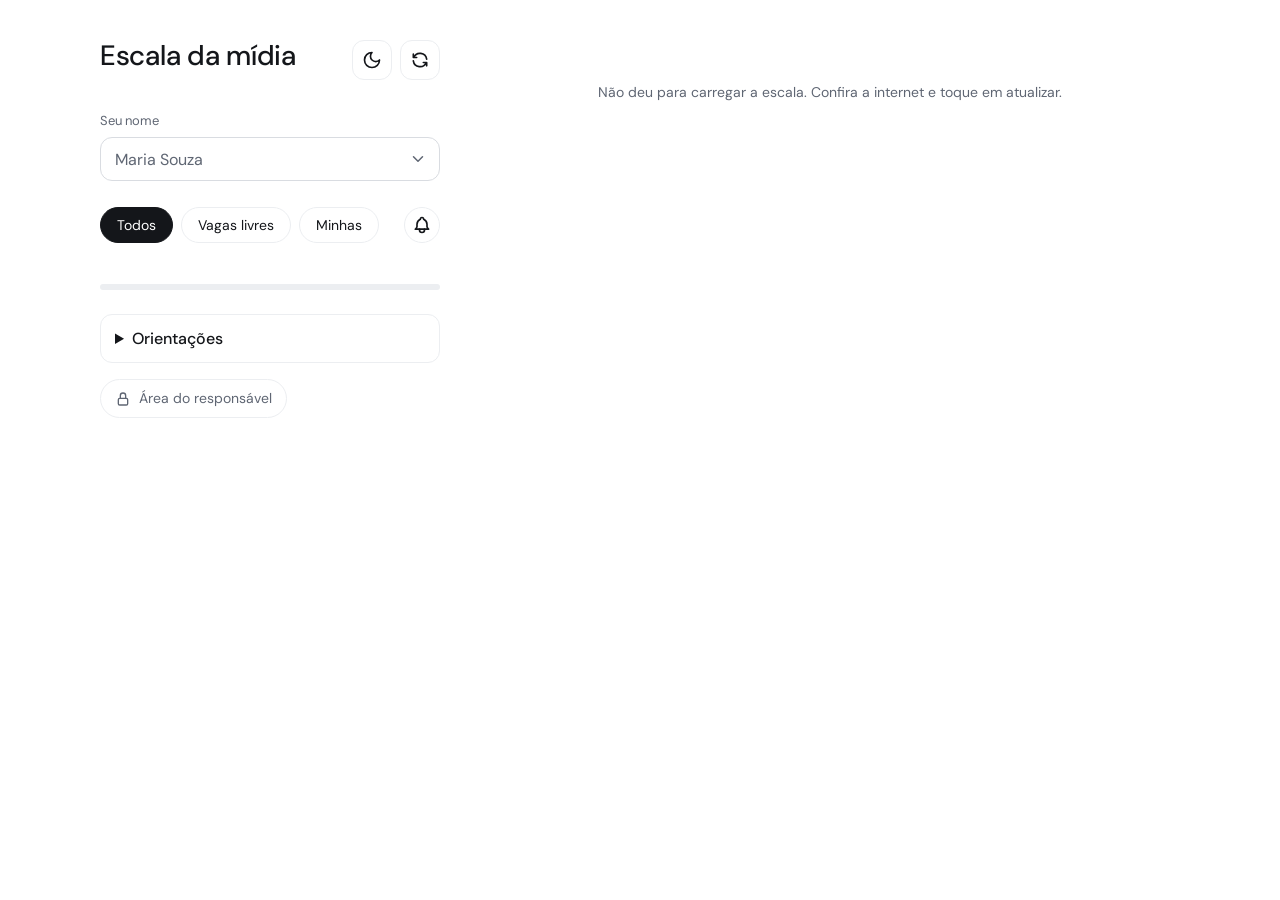
==== commit 5355112c: "Ajustes da revisão do modo escuro - Texto de exemplo dos campos com a cor do texto secundário (7,15:" ====
--- a/index.html
+++ b/index.html
@@ -25,7 +25,8 @@
           <p class="mes" id="mes">&nbsp;</p>
         </div>
         <div class="topo-acoes">
-          <button class="icone" type="button" data-alternar-tema aria-label="Usar o modo escuro">
+          <button class="icone" type="button" data-alternar-tema>
+            <span class="tema-lua so-leitor">Usar o modo escuro</span><span class="tema-sol so-leitor">Usar o modo claro</span>
             <svg class="tema-lua" width="20" height="20" viewBox="0 0 24 24" fill="none" stroke="currentColor" stroke-width="2" stroke-linecap="round" stroke-linejoin="round" aria-hidden="true"><path d="M12 3a6 6 0 0 0 9 9a9 9 0 1 1-9-9z"/></svg>
             <svg class="tema-sol" width="20" height="20" viewBox="0 0 24 24" fill="none" stroke="currentColor" stroke-width="2" stroke-linecap="round" stroke-linejoin="round" aria-hidden="true"><circle cx="12" cy="12" r="4"/><path d="M12 2v2M12 20v2M4.93 4.93l1.41 1.41M17.66 17.66l1.41 1.41M2 12h2M20 12h2M6.34 17.66l-1.41 1.41M19.07 4.93l-1.41 1.41"/></svg>
           </button>
--- a/estilo.css
+++ b/estilo.css
@@ -5,7 +5,7 @@
   --neutro-fundo: #f5f6f8;       /* realce cinza: passar o mouse, avisos neutros */
   --texto: #14161a;
   --texto-2: #374151;            /* texto corrido mais leve (orientações, cartões) */
-  --suave: #6b7280;
+  --suave: #5f6673;
   --linha: #eceef1;
   --borda-campo: #d9dce1;
   --destaque: #2563eb;           /* fundo dos botões azuis (texto branco por cima) */
@@ -26,7 +26,7 @@
   --aviso-fundo: #fff7ed;
   --aviso-fundo-forte: #ffedd5;
   --aviso-borda: #fcd9a8;
-  --aviso-texto: #b45309;
+  --aviso-texto: #9a4a07;
   --perigo-fundo: #fef3f2;
   --perigo-fundo-forte: #fde4e1;
   --perigo-borda: #f3c1bd;
@@ -48,7 +48,7 @@
   --texto-2: #c4c9d0;
   --suave: #9aa2ad;
   --linha: #2a2f37;
-  --borda-campo: #3b414b;
+  --borda-campo: #646c78;
   --destaque: #2563eb;
   --destaque-escuro: #1d4ed8;
   --destaque-texto: #7aa7ff;
@@ -176,13 +176,14 @@
   background: var(--destaque); color: #fff; font-size: 14px; font-weight: 500;
 }
 .vinculo-erro { color: var(--erro); }
-.vinculo small { display: block; margin-top: 8px; font-size: 12px; opacity: 0.85; }
+.vinculo small { display: block; margin-top: 8px; font-size: 12px; }
 input {
   width: 100%; height: 44px; padding: 0 14px;
   border: 1px solid var(--borda-campo); border-radius: 12px;
   font: inherit; font-size: 16px; color: var(--texto); background: var(--fundo);
 }
 input:focus { border-color: var(--destaque); outline: none; box-shadow: 0 0 0 3px var(--anel); }
+input::placeholder { color: var(--suave); opacity: 1; }
 .erro { color: var(--erro); font-size: 13px; min-height: 18px; margin: 4px 0 0; }
 
 .filtros {
@@ -298,6 +299,7 @@
 a.icone { text-decoration: none; }
 /* Botão de tema: mostra a lua no claro (vai para o escuro) e o sol no escuro. */
 .tema-sol { display: none; }
+.so-leitor { position: absolute; width: 1px; height: 1px; overflow: hidden; clip: rect(0 0 0 0); white-space: nowrap; }
 :root[data-tema="escuro"] .tema-sol { display: block; }
 :root[data-tema="escuro"] .tema-lua { display: none; }
 
@@ -334,7 +336,7 @@
 }
 .dialogo[open] { display: flex; flex-direction: column; }
 .dialogo > form { display: flex; flex-direction: column; flex: 1; min-height: 0; }
-.dialogo::backdrop { background: var(--veu); }
+.dialogo::backdrop { background: var(--veu, rgba(20, 22, 26, 0.45)); } /* iOS 16 não passa variáveis ao ::backdrop */
 .dialogo-topo { display: flex; justify-content: space-between; align-items: center; gap: 12px; padding: 14px 14px 6px 20px; }
 .dialogo-topo h2 { margin: 0; font-size: 20px; font-weight: 500; }
 .dialogo-corpo { padding: 4px 20px 12px; overflow-y: auto; }
@@ -415,6 +417,8 @@
 
 /* Caixas de marcar (o estilo geral de input deixaria com 44px de altura). */
 input[type="checkbox"] { width: 20px; height: 20px; margin: 0; padding: 0; flex: none; accent-color: var(--destaque); cursor: pointer; }
+/* No escuro o Chrome pinta o traço do "parcial" em cinza-escuro sobre o azul; com o azul claro ele aparece. */
+:root[data-tema="escuro"] input[type="checkbox"] { accent-color: var(--destaque-texto); }
 .sel-tarefa { display: flex; align-items: center; justify-content: center; width: 28px; min-height: 40px; flex: none; cursor: pointer; }
 .marcar-semana { display: inline-flex; align-items: center; gap: 6px; margin-left: auto; font-size: 13px; color: var(--texto); cursor: pointer; }
 .marcar-semana input { width: 18px; height: 18px; }
@@ -438,6 +442,7 @@
 .cartao h2 { margin: 0 0 6px; font-size: 17px; font-weight: 500; }
 .cartao p { margin: 0 0 12px; font-size: 14px; color: var(--texto-2); }
 .cartao ol { margin: 0 0 4px; padding-left: 20px; font-size: 14px; color: var(--texto-2); }
+.cartao .erro { margin: 4px 0 12px; color: var(--erro); }
 .cartao code { font-size: 13px; background: var(--neutro-fundo); padding: 1px 5px; border-radius: 4px; }
 .form-grade { display: grid; grid-template-columns: minmax(0, 1fr) minmax(0, 1fr); gap: 12px; }
 .form-grade .campo label { display: block; margin-bottom: 6px; font-size: 13px; color: var(--suave); }
